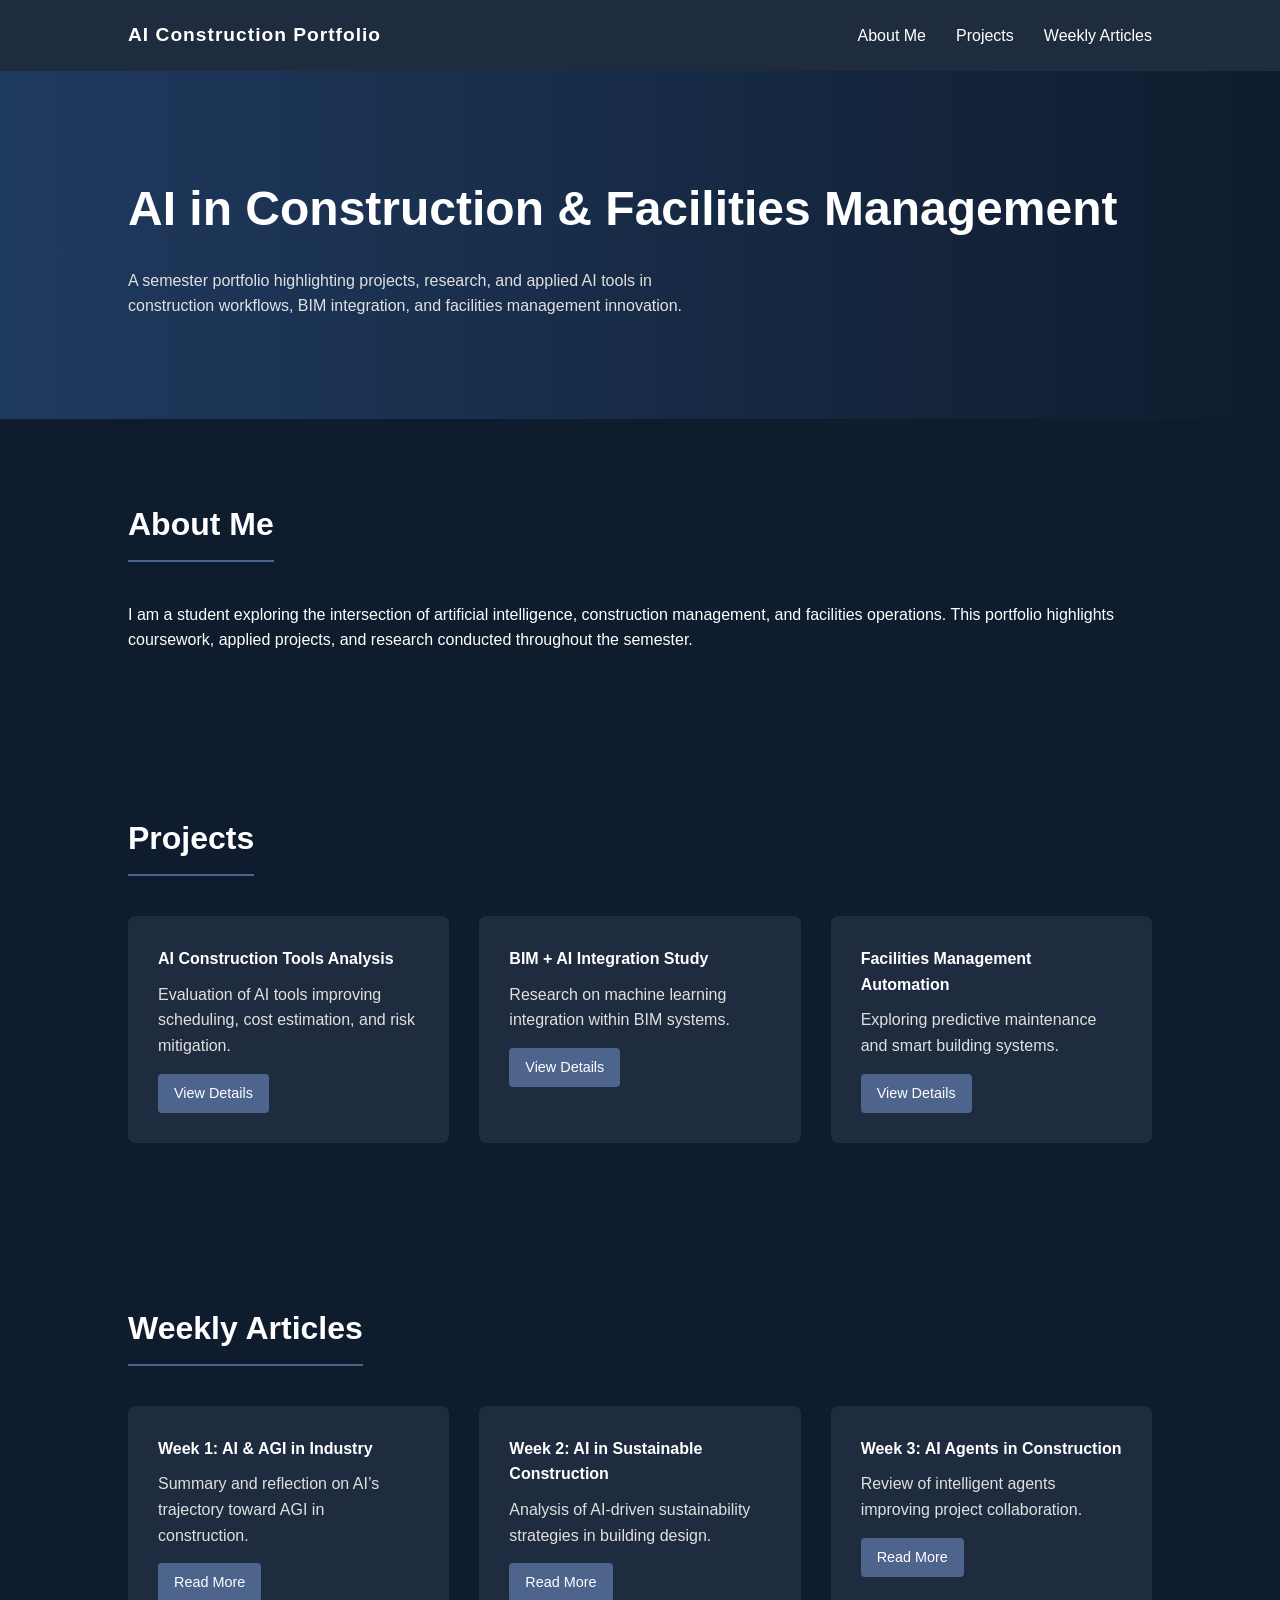
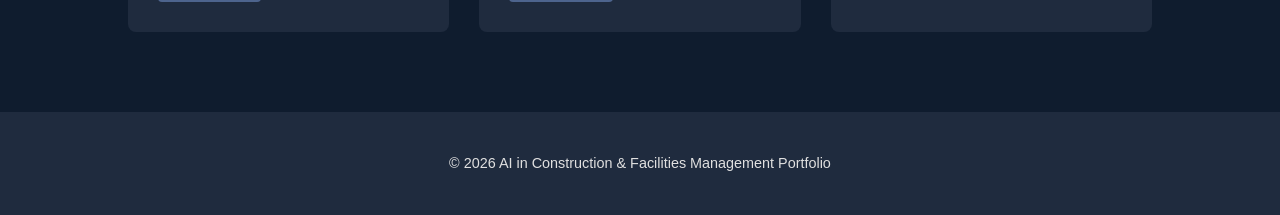
==== index.html @ 1847f1f8 "Create index.html" ====
<!DOCTYPE html>
<html lang="en">
<head>
<meta charset="UTF-8">
<meta name="viewport" content="width=device-width, initial-scale=1.0">
<title>AI in Construction & Facilities Management Portfolio</title>

<style>
:root {
    --primary-100: #1F3A5F;
    --primary-200: #4D648D;
    --primary-300: #ACC2EF;
    --accent-100: #3D5A80;
    --accent-200: #CEE8FF;
    --text-100: #FFFFFF;
    --text-200: #E0E0E0;
    --bg-100: #0F1C2E;
    --bg-200: #1F2B3E;
    --bg-300: #374357;
}

* {
    margin: 0;
    padding: 0;
    box-sizing: border-box;
}

body {
    font-family: 'Segoe UI', sans-serif;
    background-color: var(--bg-100);
    color: var(--text-100);
    line-height: 1.6;
}

/* Navigation */
nav {
    display: flex;
    justify-content: space-between;
    align-items: center;
    padding: 20px 10%;
    background-color: var(--bg-200);
}

nav h1 {
    font-size: 1.2rem;
    letter-spacing: 1px;
}

nav ul {
    list-style: none;
    display: flex;
    gap: 30px;
}

nav a {
    text-decoration: none;
    color: var(--text-100);
    transition: 0.3s;
}

nav a:hover {
    color: var(--primary-300);
}

/* Hero */
.hero {
    padding: 100px 10%;
    background: linear-gradient(to right, var(--primary-100), var(--bg-100));
}

.hero h2 {
    font-size: 3rem;
    margin-bottom: 20px;
}

.hero p {
    max-width: 600px;
    color: var(--text-200);
}

/* Sections */
section {
    padding: 80px 10%;
}

section h3 {
    font-size: 2rem;
    margin-bottom: 40px;
    border-bottom: 2px solid var(--primary-200);
    display: inline-block;
    padding-bottom: 10px;
}

/* Cards */
.grid {
    display: grid;
    grid-template-columns: repeat(auto-fit, minmax(280px, 1fr));
    gap: 30px;
}

.card {
    background-color: var(--bg-200);
    padding: 30px;
    border-radius: 8px;
    transition: 0.3s ease;
}

.card:hover {
    background-color: var(--bg-300);
    transform: translateY(-5px);
}

.card h4 {
    margin-bottom: 10px;
}

.card p {
    color: var(--text-200);
    margin-bottom: 15px;
}

.button {
    display: inline-block;
    padding: 8px 16px;
    background-color: var(--primary-200);
    color: var(--text-100);
    text-decoration: none;
    border-radius: 4px;
    font-size: 0.9rem;
    transition: 0.3s;
}

.button:hover {
    background-color: var(--primary-300);
    color: var(--bg-100);
}

/* Footer */
footer {
    text-align: center;
    padding: 40px;
    background-color: var(--bg-200);
    color: var(--text-200);
    font-size: 0.9rem;
}
</style>
</head>

<body>

<!-- Navigation -->
<nav>
    <h1>AI Construction Portfolio</h1>
    <ul>
        <li><a href="#about">About Me</a></li>
        <li><a href="#projects">Projects</a></li>
        <li><a href="#articles">Weekly Articles</a></li>
    </ul>
</nav>

<!-- Hero Section -->
<div class="hero">
    <h2>AI in Construction & Facilities Management</h2>
    <p>
        A semester portfolio highlighting projects, research, and applied AI tools 
        in construction workflows, BIM integration, and facilities management innovation.
    </p>
</div>

<!-- About Me -->
<section id="about">
    <h3>About Me</h3>
    <p>
        I am a student exploring the intersection of artificial intelligence, 
        construction management, and facilities operations. This portfolio 
        highlights coursework, applied projects, and research conducted 
        throughout the semester.
    </p>
</section>

<!-- Projects -->
<section id="projects">
    <h3>Projects</h3>
    <div class="grid">
        <div class="card">
            <h4>AI Construction Tools Analysis</h4>
            <p>Evaluation of AI tools improving scheduling, cost estimation, and risk mitigation.</p>
            <a href="project1.html" class="button">View Details</a>
        </div>

        <div class="card">
            <h4>BIM + AI Integration Study</h4>
            <p>Research on machine learning integration within BIM systems.</p>
            <a href="project2.html" class="button">View Details</a>
        </div>

        <div class="card">
            <h4>Facilities Management Automation</h4>
            <p>Exploring predictive maintenance and smart building systems.</p>
            <a href="project3.html" class="button">View Details</a>
        </div>
    </div>
</section>

<!-- Weekly Articles -->
<section id="articles">
    <h3>Weekly Articles</h3>
    <div class="grid">
        <div class="card">
            <h4>Week 1: AI & AGI in Industry</h4>
            <p>Summary and reflection on AI’s trajectory toward AGI in construction.</p>
            <a href="article1.html" class="button">Read More</a>
        </div>

        <div class="card">
            <h4>Week 2: AI in Sustainable Construction</h4>
            <p>Analysis of AI-driven sustainability strategies in building design.</p>
            <a href="article2.html" class="button">Read More</a>
        </div>

        <div class="card">
            <h4>Week 3: AI Agents in Construction</h4>
            <p>Review of intelligent agents improving project collaboration.</p>
            <a href="article3.html" class="button">Read More</a>
        </div>
    </div>
</section>

<!-- Footer -->
<footer>
    © 2026 AI in Construction & Facilities Management Portfolio
</footer>

</body>
</html>
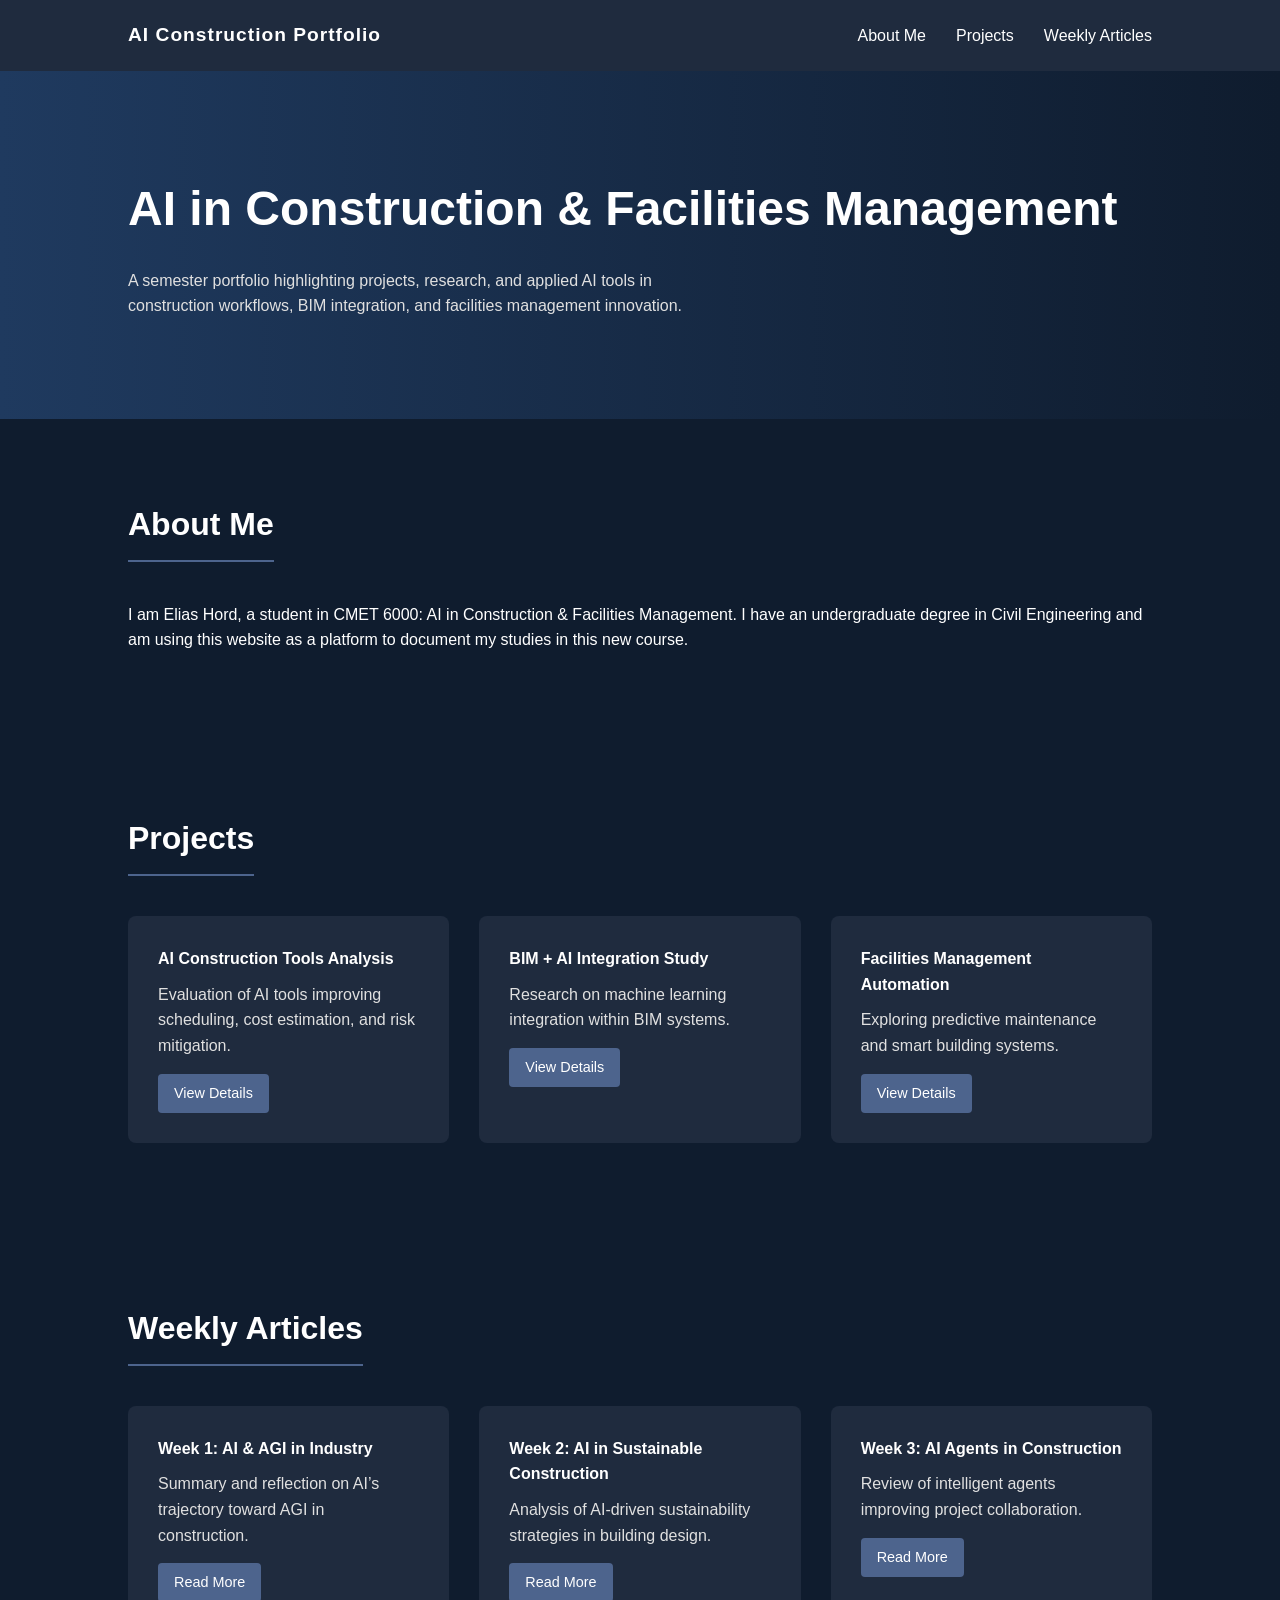
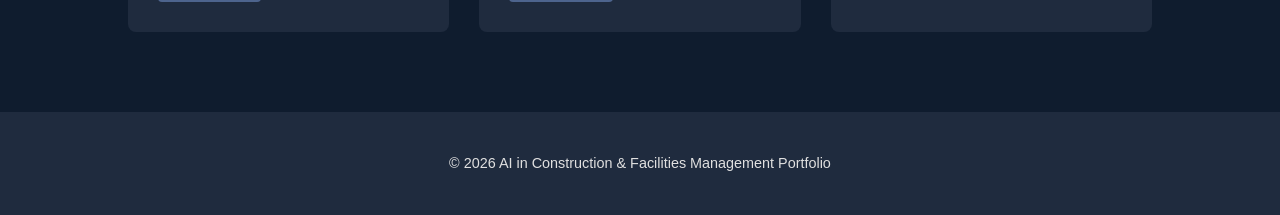
==== commit 6e6fe3ad: "Update index.html" ====
--- a/index.html
+++ b/index.html
@@ -171,10 +171,7 @@
 <section id="about">
     <h3>About Me</h3>
     <p>
-        I am a student exploring the intersection of artificial intelligence, 
-        construction management, and facilities operations. This portfolio 
-        highlights coursework, applied projects, and research conducted 
-        throughout the semester.
+        I am Elias Hord, a student in CMET 6000: AI in Construction & Facilities Management. I have an undergraduate degree in Civil Engineering and am using this website as a platform to document my studies in this new course.
     </p>
 </section>
 
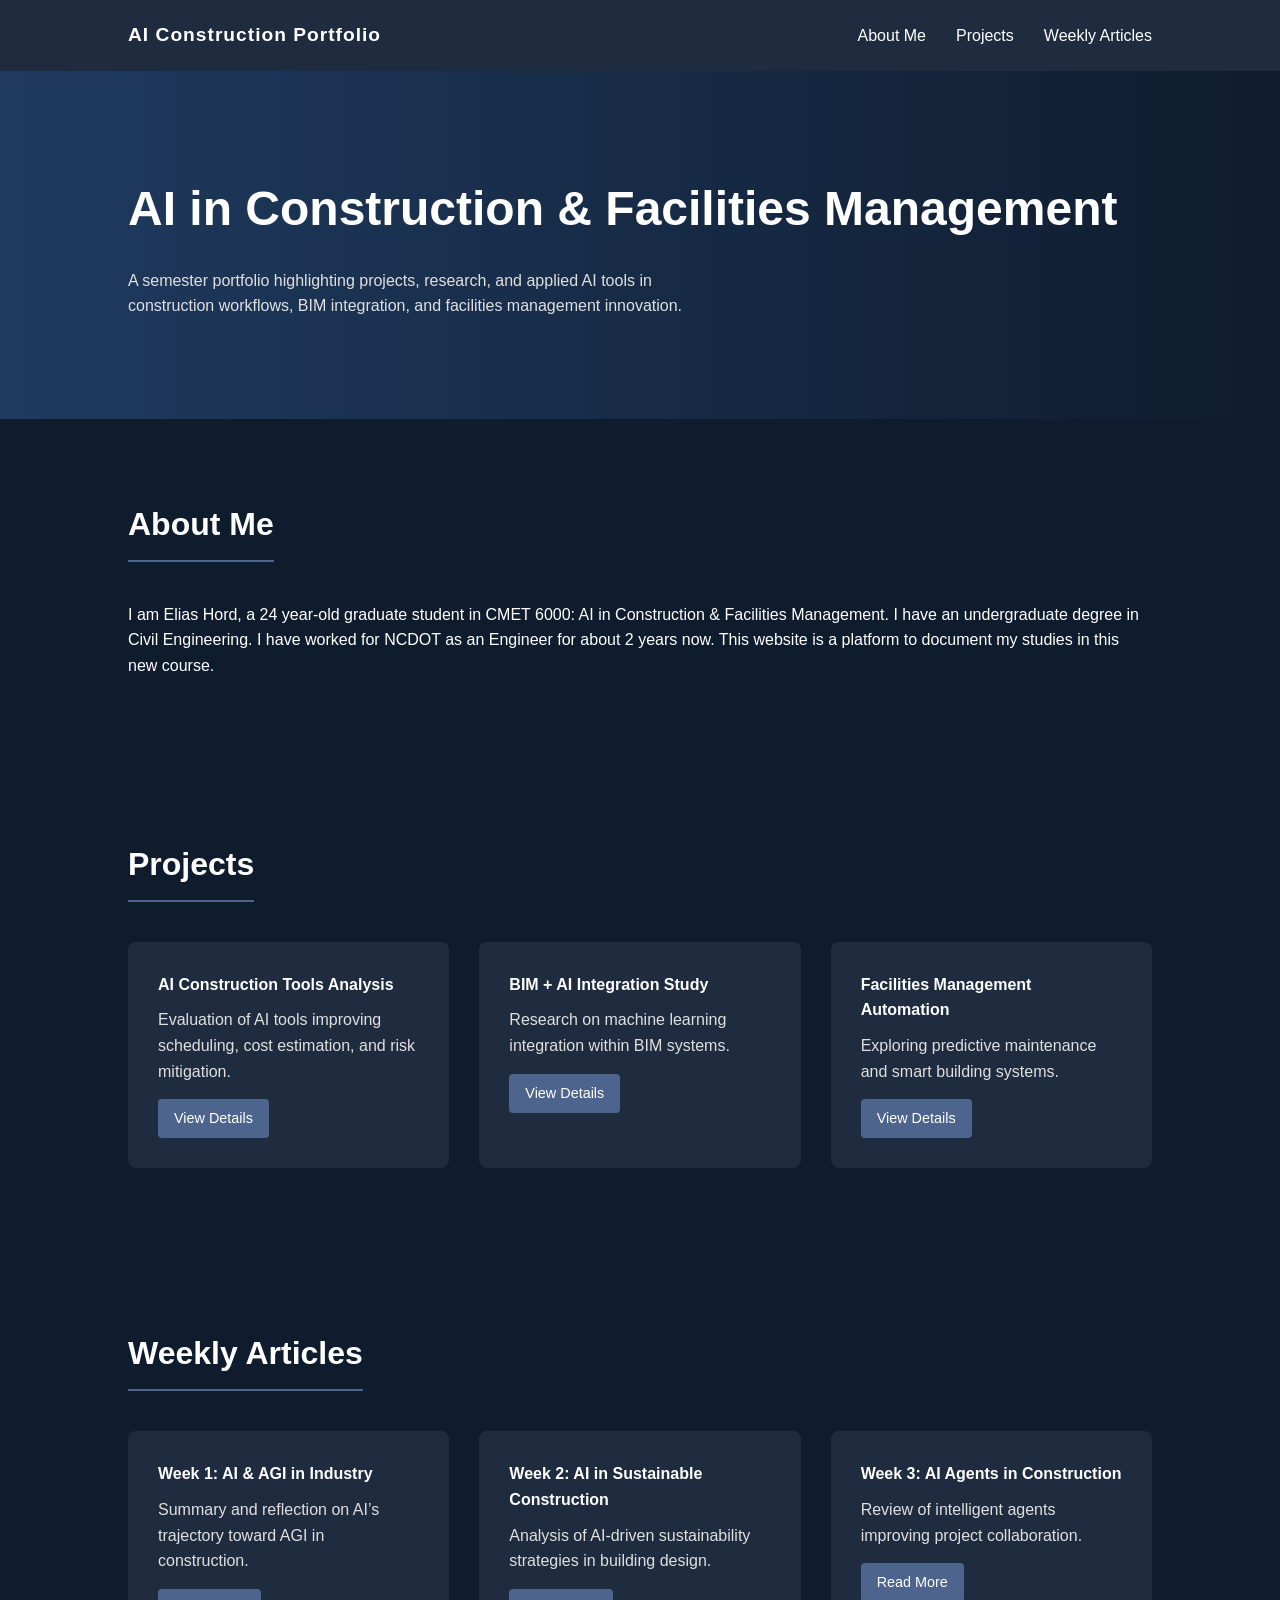
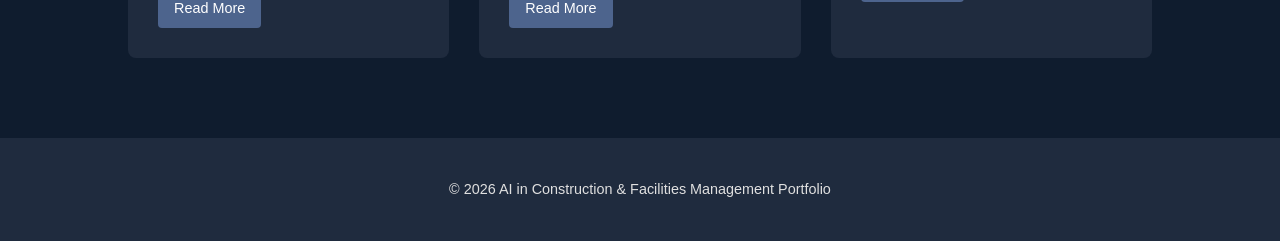
==== commit d57561a2: "Update index.html" ====
--- a/index.html
+++ b/index.html
@@ -171,7 +171,7 @@
 <section id="about">
     <h3>About Me</h3>
     <p>
-        I am Elias Hord, a student in CMET 6000: AI in Construction & Facilities Management. I have an undergraduate degree in Civil Engineering and am using this website as a platform to document my studies in this new course.
+        I am Elias Hord, a 24 year-old graduate student in CMET 6000: AI in Construction & Facilities Management. I have an undergraduate degree in Civil Engineering. I have worked for NCDOT as an Engineer for about 2 years now. This website is a platform to document my studies in this new course.
     </p>
 </section>
 
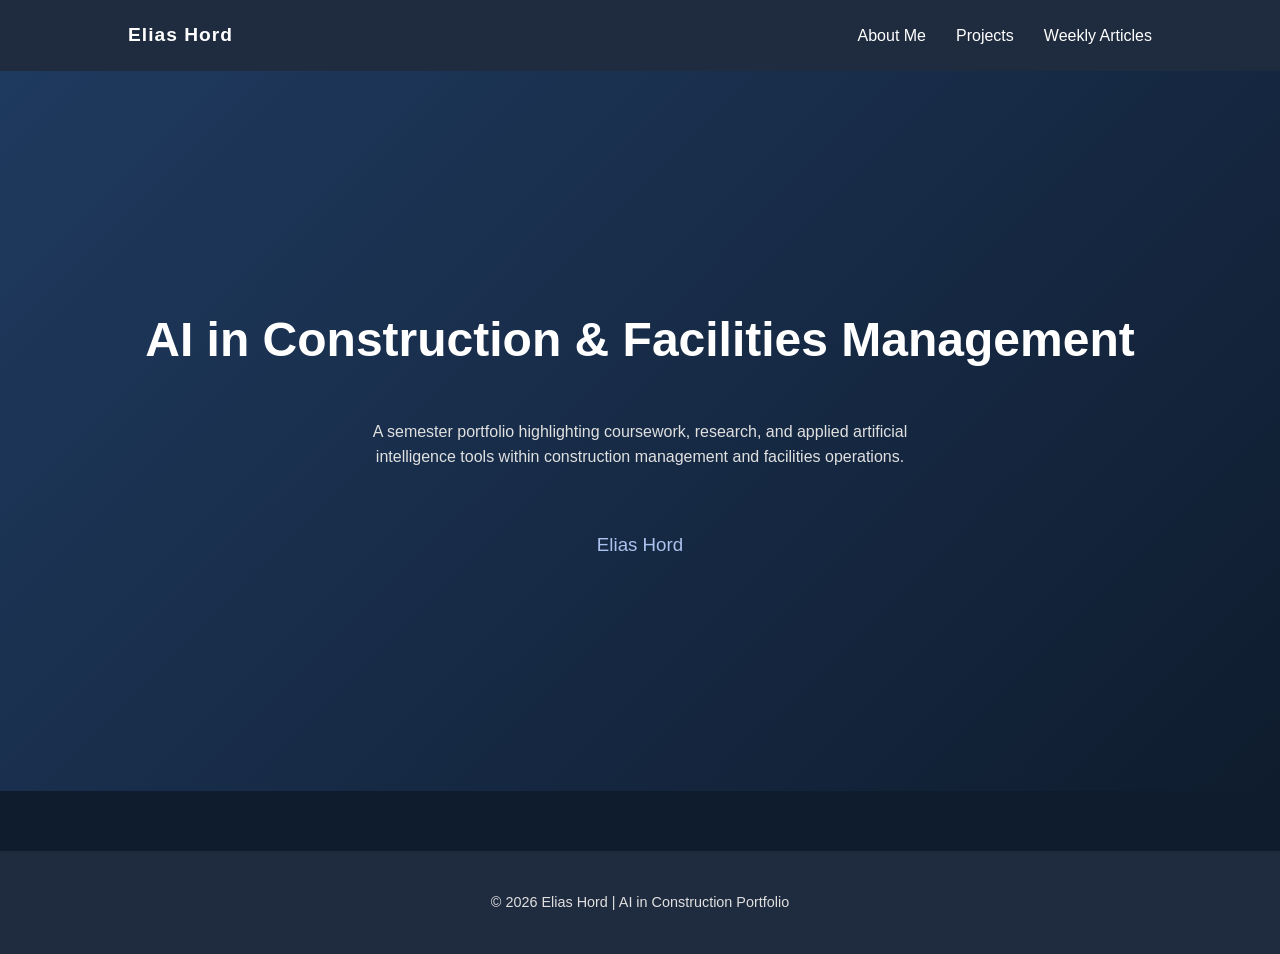
==== commit d03cac74: "Update index.html" ====
--- a/index.html
+++ b/index.html
@@ -3,229 +3,35 @@
 <head>
 <meta charset="UTF-8">
 <meta name="viewport" content="width=device-width, initial-scale=1.0">
-<title>AI in Construction & Facilities Management Portfolio</title>
-
-<style>
-:root {
-    --primary-100: #1F3A5F;
-    --primary-200: #4D648D;
-    --primary-300: #ACC2EF;
-    --accent-100: #3D5A80;
-    --accent-200: #CEE8FF;
-    --text-100: #FFFFFF;
-    --text-200: #E0E0E0;
-    --bg-100: #0F1C2E;
-    --bg-200: #1F2B3E;
-    --bg-300: #374357;
-}
-
-* {
-    margin: 0;
-    padding: 0;
-    box-sizing: border-box;
-}
-
-body {
-    font-family: 'Segoe UI', sans-serif;
-    background-color: var(--bg-100);
-    color: var(--text-100);
-    line-height: 1.6;
-}
-
-/* Navigation */
-nav {
-    display: flex;
-    justify-content: space-between;
-    align-items: center;
-    padding: 20px 10%;
-    background-color: var(--bg-200);
-}
-
-nav h1 {
-    font-size: 1.2rem;
-    letter-spacing: 1px;
-}
-
-nav ul {
-    list-style: none;
-    display: flex;
-    gap: 30px;
-}
-
-nav a {
-    text-decoration: none;
-    color: var(--text-100);
-    transition: 0.3s;
-}
-
-nav a:hover {
-    color: var(--primary-300);
-}
-
-/* Hero */
-.hero {
-    padding: 100px 10%;
-    background: linear-gradient(to right, var(--primary-100), var(--bg-100));
-}
-
-.hero h2 {
-    font-size: 3rem;
-    margin-bottom: 20px;
-}
-
-.hero p {
-    max-width: 600px;
-    color: var(--text-200);
-}
-
-/* Sections */
-section {
-    padding: 80px 10%;
-}
-
-section h3 {
-    font-size: 2rem;
-    margin-bottom: 40px;
-    border-bottom: 2px solid var(--primary-200);
-    display: inline-block;
-    padding-bottom: 10px;
-}
-
-/* Cards */
-.grid {
-    display: grid;
-    grid-template-columns: repeat(auto-fit, minmax(280px, 1fr));
-    gap: 30px;
-}
-
-.card {
-    background-color: var(--bg-200);
-    padding: 30px;
-    border-radius: 8px;
-    transition: 0.3s ease;
-}
-
-.card:hover {
-    background-color: var(--bg-300);
-    transform: translateY(-5px);
-}
-
-.card h4 {
-    margin-bottom: 10px;
-}
-
-.card p {
-    color: var(--text-200);
-    margin-bottom: 15px;
-}
-
-.button {
-    display: inline-block;
-    padding: 8px 16px;
-    background-color: var(--primary-200);
-    color: var(--text-100);
-    text-decoration: none;
-    border-radius: 4px;
-    font-size: 0.9rem;
-    transition: 0.3s;
-}
-
-.button:hover {
-    background-color: var(--primary-300);
-    color: var(--bg-100);
-}
-
-/* Footer */
-footer {
-    text-align: center;
-    padding: 40px;
-    background-color: var(--bg-200);
-    color: var(--text-200);
-    font-size: 0.9rem;
-}
-</style>
+<title>AI in Construction & Facilities Management</title>
+<link rel="stylesheet" href="style.css">
 </head>
 
 <body>
 
-<!-- Navigation -->
 <nav>
-    <h1>AI Construction Portfolio</h1>
+    <h1>Elias Hord</h1>
     <ul>
-        <li><a href="#about">About Me</a></li>
-        <li><a href="#projects">Projects</a></li>
-        <li><a href="#articles">Weekly Articles</a></li>
+        <li><a href="about.html">About Me</a></li>
+        <li><a href="projects.html">Projects</a></li>
+        <li><a href="articles.html">Weekly Articles</a></li>
     </ul>
 </nav>
 
-<!-- Hero Section -->
-<div class="hero">
+<div class="hero" style="text-align:center; min-height:80vh; display:flex; flex-direction:column; justify-content:center;">
     <h2>AI in Construction & Facilities Management</h2>
-    <p>
-        A semester portfolio highlighting projects, research, and applied AI tools 
-        in construction workflows, BIM integration, and facilities management innovation.
+    <p style="margin: 20px auto; max-width: 600px;">
+        A semester portfolio highlighting coursework, research, and applied 
+        artificial intelligence tools within construction management 
+        and facilities operations.
     </p>
+    <h3 style="margin-top:40px; font-weight:400; color: var(--primary-300);">
+        Elias Hord
+    </h3>
 </div>
 
-<!-- About Me -->
-<section id="about">
-    <h3>About Me</h3>
-    <p>
-        I am Elias Hord, a 24 year-old graduate student in CMET 6000: AI in Construction & Facilities Management. I have an undergraduate degree in Civil Engineering. I have worked for NCDOT as an Engineer for about 2 years now. This website is a platform to document my studies in this new course.
-    </p>
-</section>
-
-<!-- Projects -->
-<section id="projects">
-    <h3>Projects</h3>
-    <div class="grid">
-        <div class="card">
-            <h4>AI Construction Tools Analysis</h4>
-            <p>Evaluation of AI tools improving scheduling, cost estimation, and risk mitigation.</p>
-            <a href="project1.html" class="button">View Details</a>
-        </div>
-
-        <div class="card">
-            <h4>BIM + AI Integration Study</h4>
-            <p>Research on machine learning integration within BIM systems.</p>
-            <a href="project2.html" class="button">View Details</a>
-        </div>
-
-        <div class="card">
-            <h4>Facilities Management Automation</h4>
-            <p>Exploring predictive maintenance and smart building systems.</p>
-            <a href="project3.html" class="button">View Details</a>
-        </div>
-    </div>
-</section>
-
-<!-- Weekly Articles -->
-<section id="articles">
-    <h3>Weekly Articles</h3>
-    <div class="grid">
-        <div class="card">
-            <h4>Week 1: AI & AGI in Industry</h4>
-            <p>Summary and reflection on AI’s trajectory toward AGI in construction.</p>
-            <a href="article1.html" class="button">Read More</a>
-        </div>
-
-        <div class="card">
-            <h4>Week 2: AI in Sustainable Construction</h4>
-            <p>Analysis of AI-driven sustainability strategies in building design.</p>
-            <a href="article2.html" class="button">Read More</a>
-        </div>
-
-        <div class="card">
-            <h4>Week 3: AI Agents in Construction</h4>
-            <p>Review of intelligent agents improving project collaboration.</p>
-            <a href="article3.html" class="button">Read More</a>
-        </div>
-    </div>
-</section>
-
-<!-- Footer -->
 <footer>
-    © 2026 AI in Construction & Facilities Management Portfolio
+    © 2026 Elias Hord | AI in Construction Portfolio
 </footer>
 
 </body>
--- a/style.css
+++ b/style.css
@@ -0,0 +1,194 @@
+/* ===============================
+   COLOR PALETTE
+================================= */
+:root {
+    --primary-100: #1F3A5F;
+    --primary-200: #4D648D;
+    --primary-300: #ACC2EF;
+
+    --accent-100: #3D5A80;
+    --accent-200: #CEE8FF;
+
+    --text-100: #FFFFFF;
+    --text-200: #E0E0E0;
+
+    --bg-100: #0F1C2E;
+    --bg-200: #1F2B3E;
+    --bg-300: #374357;
+}
+
+/* ===============================
+   GLOBAL STYLES
+================================= */
+* {
+    margin: 0;
+    padding: 0;
+    box-sizing: border-box;
+}
+
+body {
+    font-family: 'Segoe UI', Arial, sans-serif;
+    background-color: var(--bg-100);
+    color: var(--text-100);
+    line-height: 1.6;
+}
+
+/* ===============================
+   NAVIGATION
+================================= */
+nav {
+    display: flex;
+    justify-content: space-between;
+    align-items: center;
+    padding: 20px 10%;
+    background-color: var(--bg-200);
+    position: sticky;
+    top: 0;
+    z-index: 1000;
+}
+
+nav h1 {
+    font-size: 1.2rem;
+    letter-spacing: 1px;
+}
+
+nav ul {
+    list-style: none;
+    display: flex;
+    gap: 30px;
+}
+
+nav a {
+    text-decoration: none;
+    color: var(--text-100);
+    font-weight: 500;
+    transition: 0.3s ease;
+}
+
+nav a:hover {
+    color: var(--primary-300);
+}
+
+/* ===============================
+   HERO SECTION
+================================= */
+.hero {
+    padding: 100px 10%;
+    background: linear-gradient(
+        135deg,
+        var(--primary-100),
+        var(--bg-100)
+    );
+}
+
+.hero h2 {
+    font-size: 3rem;
+    margin-bottom: 20px;
+}
+
+.hero p {
+    max-width: 650px;
+    color: var(--text-200);
+}
+
+/* ===============================
+   SECTIONS
+================================= */
+section {
+    padding: 80px 10%;
+}
+
+section h3 {
+    font-size: 2rem;
+    margin-bottom: 40px;
+    border-bottom: 2px solid var(--primary-200);
+    display: inline-block;
+    padding-bottom: 10px;
+}
+
+/* ===============================
+   GRID LAYOUT
+================================= */
+.grid {
+    display: grid;
+    grid-template-columns: repeat(auto-fit, minmax(280px, 1fr));
+    gap: 30px;
+}
+
+/* ===============================
+   CARDS
+================================= */
+.card {
+    background-color: var(--bg-200);
+    padding: 30px;
+    border-radius: 10px;
+    transition: 0.3s ease;
+    border: 1px solid transparent;
+}
+
+.card:hover {
+    background-color: var(--bg-300);
+    transform: translateY(-6px);
+    border-color: var(--primary-200);
+}
+
+.card h4 {
+    margin-bottom: 10px;
+    font-size: 1.2rem;
+}
+
+.card p {
+    color: var(--text-200);
+    margin-bottom: 20px;
+    font-size: 0.95rem;
+}
+
+/* ===============================
+   BUTTONS
+================================= */
+.button {
+    display: inline-block;
+    padding: 8px 18px;
+    background-color: var(--primary-200);
+    color: var(--text-100);
+    text-decoration: none;
+    border-radius: 5px;
+    font-size: 0.9rem;
+    font-weight: 500;
+    transition: 0.3s ease;
+}
+
+.button:hover {
+    background-color: var(--primary-300);
+    color: var(--bg-100);
+}
+
+/* ===============================
+   FOOTER
+================================= */
+footer {
+    text-align: center;
+    padding: 40px;
+    background-color: var(--bg-200);
+    color: var(--text-200);
+    font-size: 0.9rem;
+    margin-top: 60px;
+}
+
+/* ===============================
+   RESPONSIVE
+================================= */
+@media (max-width: 768px) {
+    .hero h2 {
+        font-size: 2.2rem;
+    }
+
+    nav {
+        flex-direction: column;
+        gap: 15px;
+    }
+
+    nav ul {
+        gap: 15px;
+    }
+}
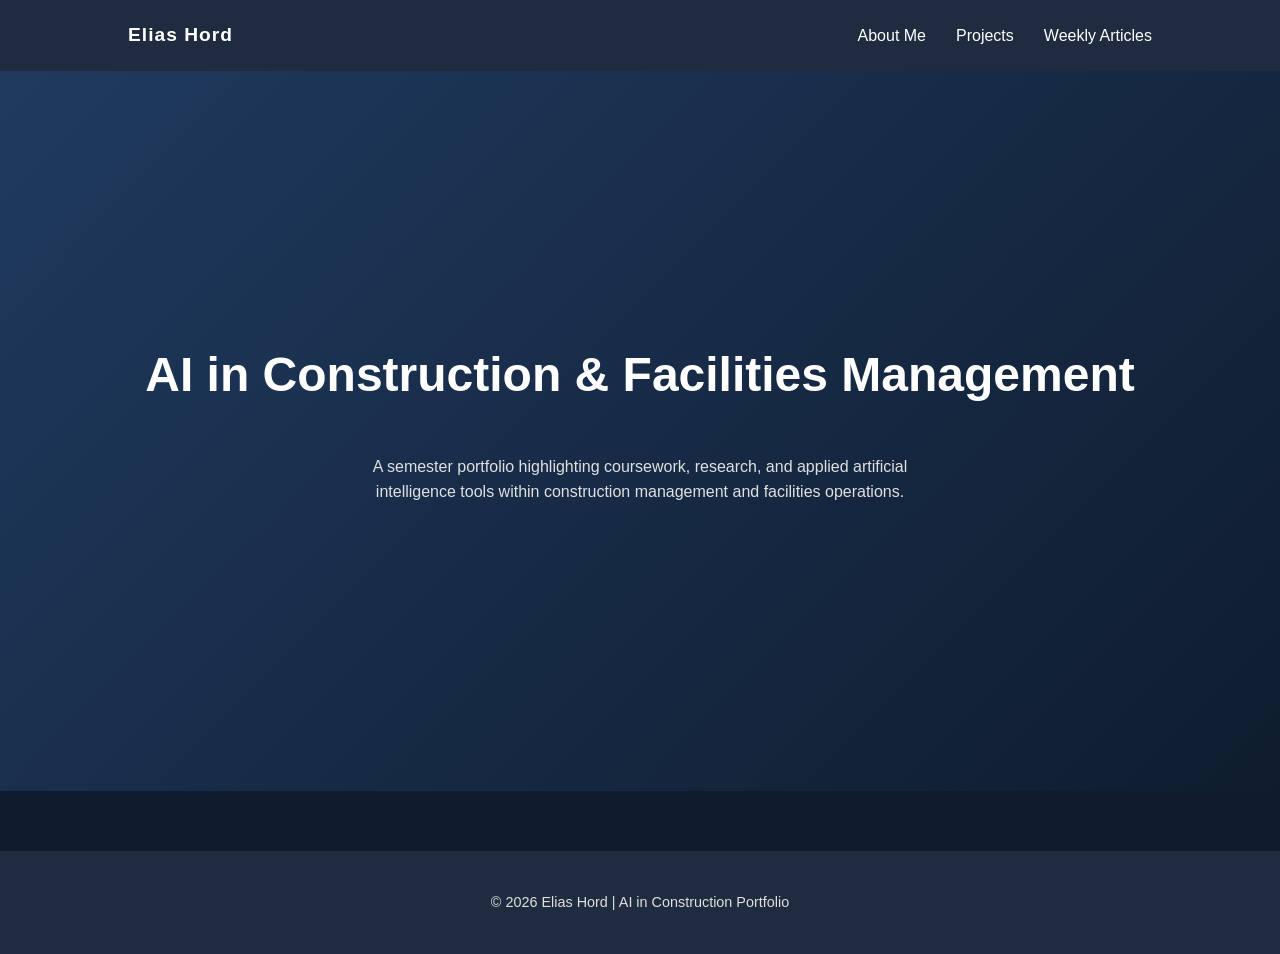
==== commit 6e97c770: "Update index.html" ====
--- a/index.html
+++ b/index.html
@@ -25,9 +25,6 @@
         artificial intelligence tools within construction management 
         and facilities operations.
     </p>
-    <h3 style="margin-top:40px; font-weight:400; color: var(--primary-300);">
-        Elias Hord
-    </h3>
 </div>
 
 <footer>
